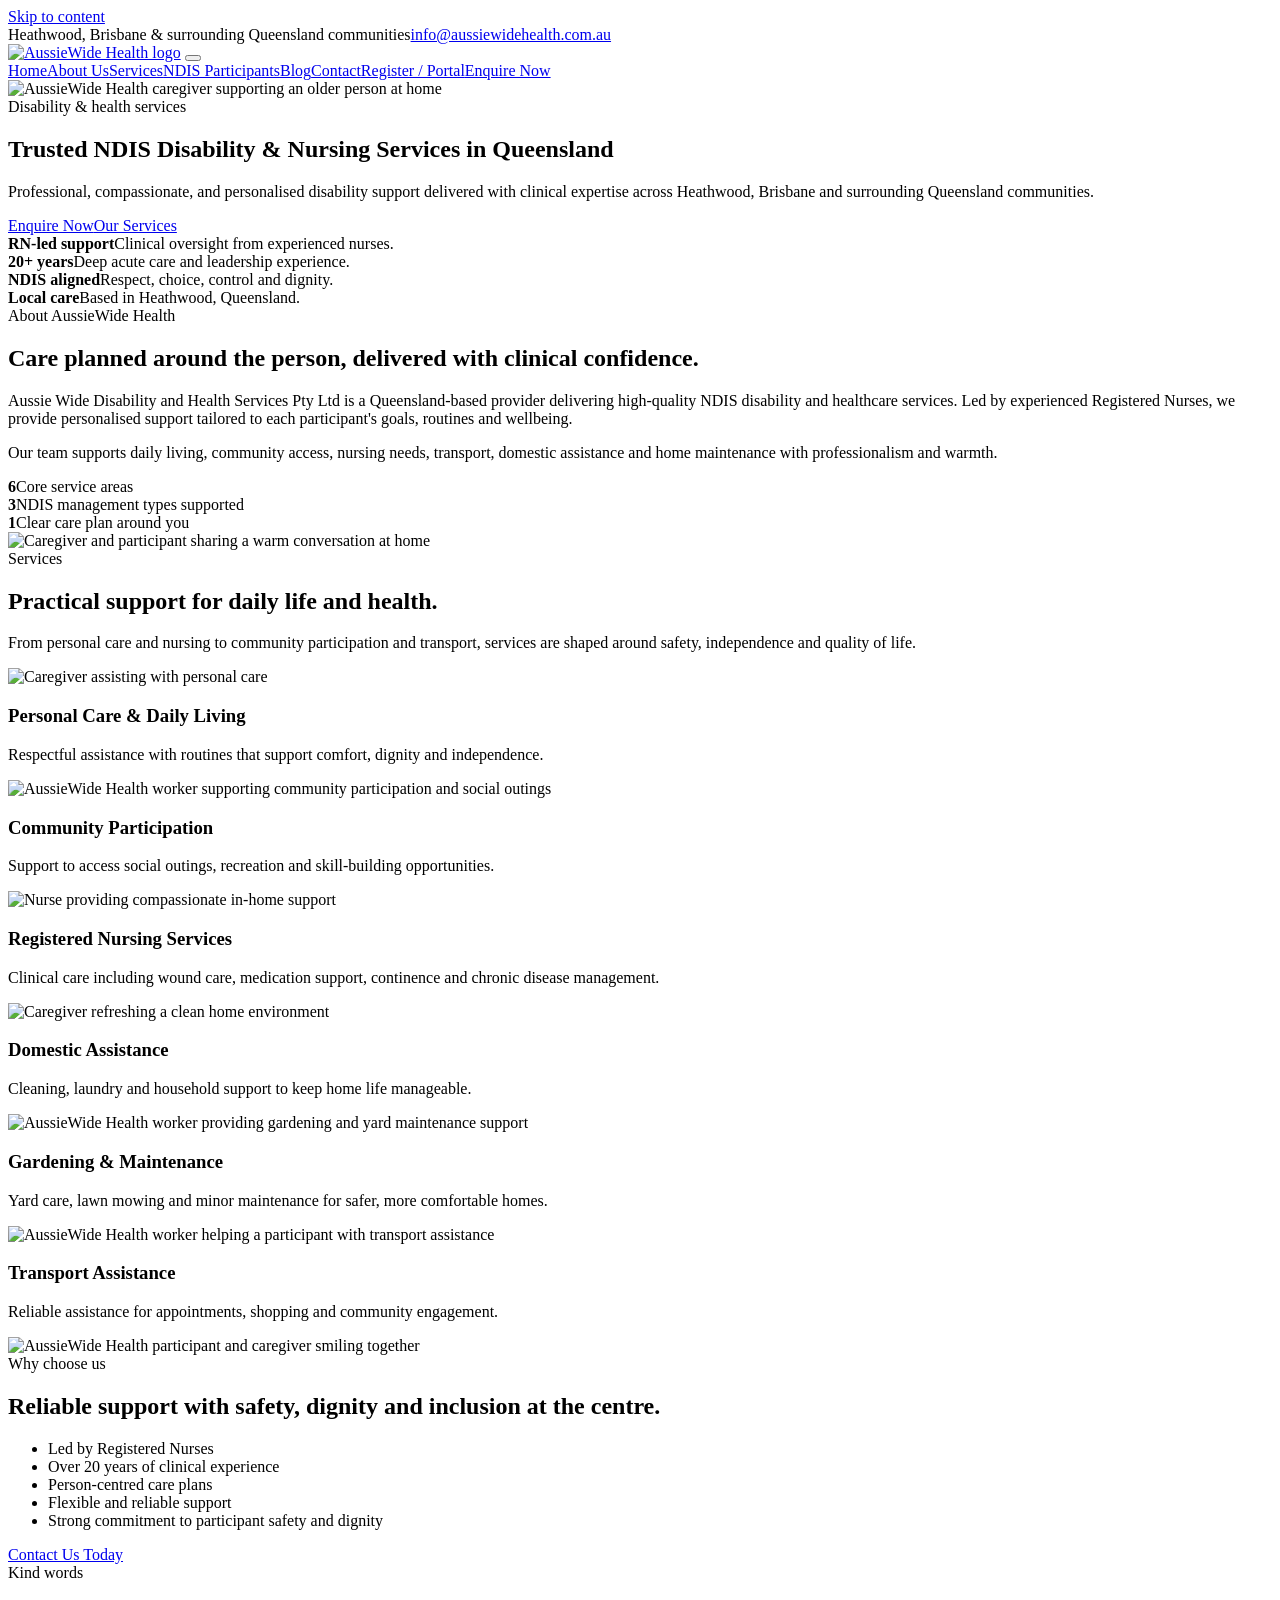
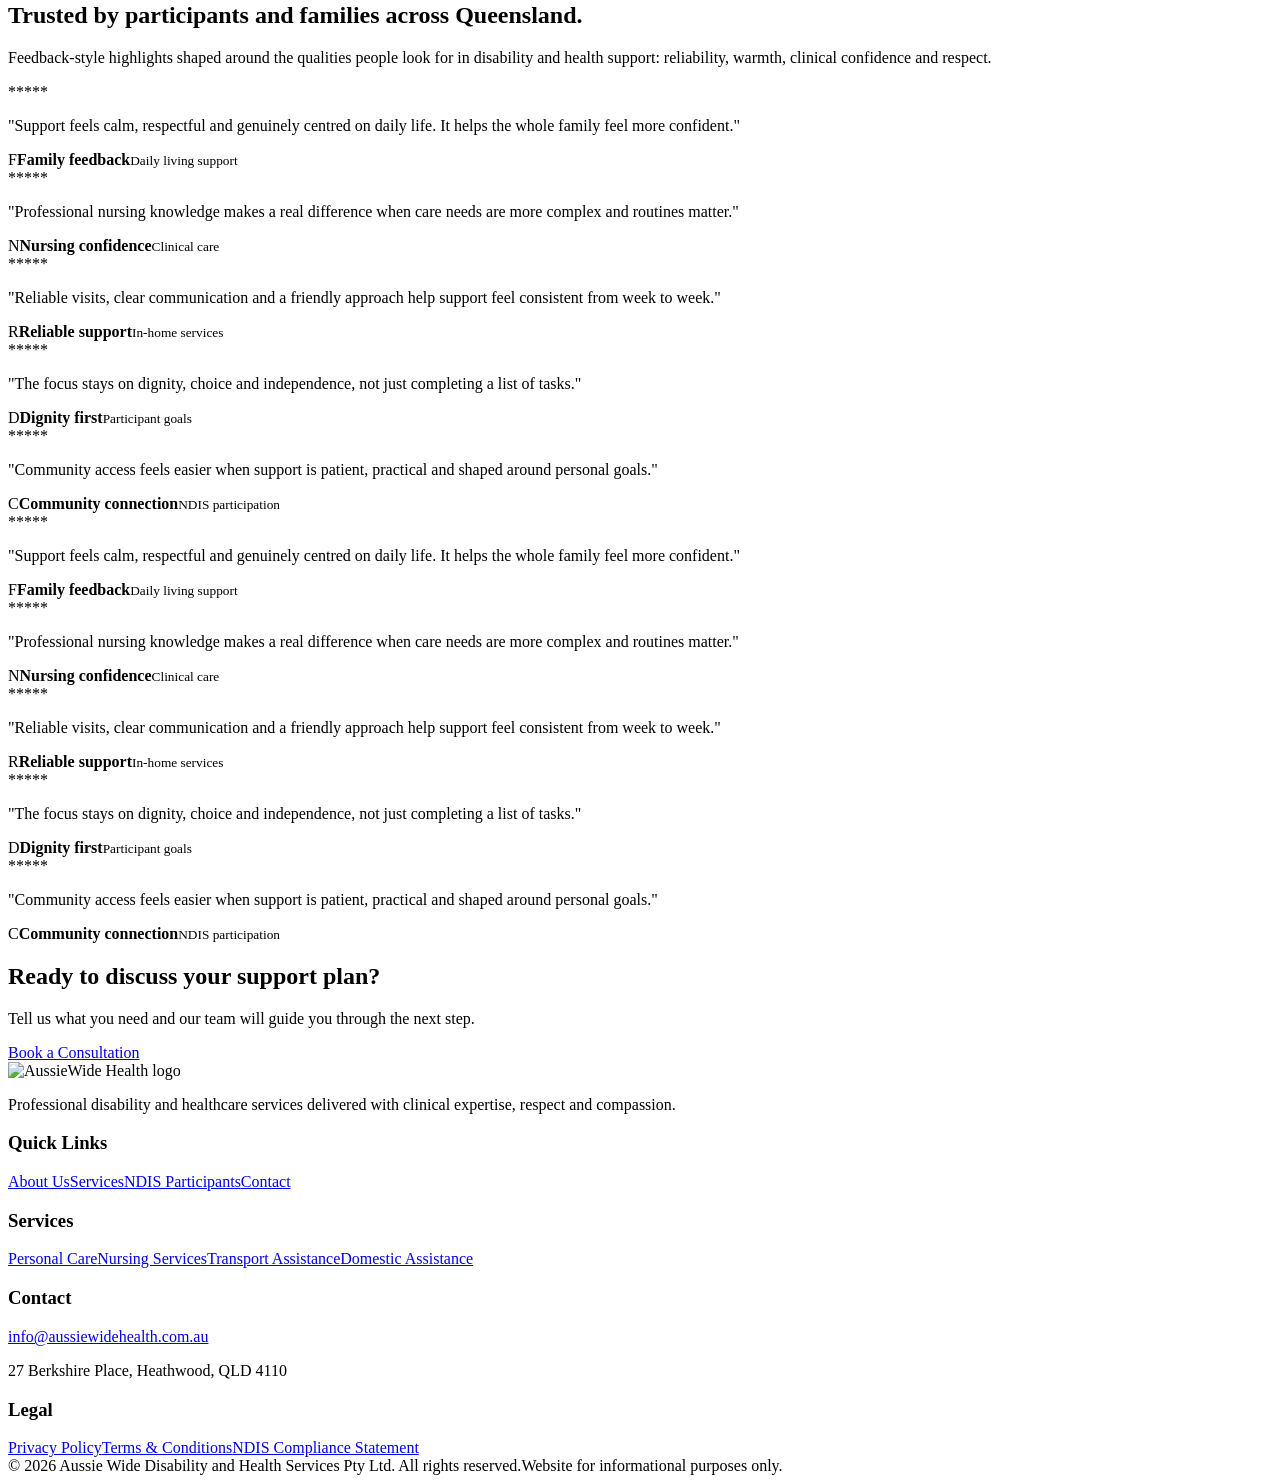
==== index.html @ b2c0defd "Add files via upload" ====
<!doctype html>
<html lang="en-AU">
<head>
  <meta charset="utf-8">
  <meta name="viewport" content="width=device-width, initial-scale=1">
  <title>NDIS Disability & Nursing Services in Queensland | AussieWide Health</title>
  <meta name="description" content="AussieWide Health provides professional NDIS disability support, nursing care, personal care and community services across Heathwood, Brisbane and Queensland.">
  <link rel="canonical" href="https://www.aussiewidehealth.com.au/">
  <link rel="stylesheet" href="assets/css/styles.css">
</head>
<body>
  <a class="skip-link" href="#main">Skip to content</a>
  <div class="topbar"><div class="container"><span>Heathwood, Brisbane & surrounding Queensland communities</span><a href="mailto:info@aussiewidehealth.com.au">info@aussiewidehealth.com.au</a></div></div>
  <header class="site-header">
    <div class="container nav-wrap">
      <a class="brand" href="index.html" aria-label="AussieWide Health home"><img src="assets/images/logo.png" alt="AussieWide Health logo"></a>
      <button class="nav-toggle" aria-label="Open navigation" aria-expanded="false"><span></span><span></span><span></span></button>
      <nav class="main-nav" aria-label="Main navigation">
        <a class="active" href="index.html">Home</a><a href="about.html">About Us</a><a href="services.html">Services</a><a href="ndis.html">NDIS Participants</a><a href="blog.html">Blog</a><a href="contact.html">Contact</a><a href="register.html">Register / Portal</a><a class="btn btn-primary" href="contact.html">Enquire Now</a>
      </nav>
    </div>
  </header>
  <main id="main">
    <section class="hero">
      <img src="assets/images/hero-care.jpg" alt="AussieWide Health caregiver supporting an older person at home">
      <div class="container hero-content">
        <span class="eyebrow">Disability & health services</span>
        <h1>Trusted NDIS Disability & Nursing Services in Queensland</h1>
        <p class="lead">Professional, compassionate, and personalised disability support delivered with clinical expertise across Heathwood, Brisbane and surrounding Queensland communities.</p>
        <div class="cta-row"><a class="btn btn-primary" href="contact.html">Enquire Now</a><a class="btn btn-outline" href="services.html">Our Services</a></div>
      </div>
    </section>
    <section class="trust-strip">
      <div class="container trust-grid">
        <div class="trust-item"><strong>RN-led support</strong><span>Clinical oversight from experienced nurses.</span></div>
        <div class="trust-item"><strong>20+ years</strong><span>Deep acute care and leadership experience.</span></div>
        <div class="trust-item"><strong>NDIS aligned</strong><span>Respect, choice, control and dignity.</span></div>
        <div class="trust-item"><strong>Local care</strong><span>Based in Heathwood, Queensland.</span></div>
      </div>
    </section>
    <section class="section alt">
      <div class="container split">
        <div>
          <span class="eyebrow">About AussieWide Health</span>
          <h2>Care planned around the person, delivered with clinical confidence.</h2>
          <p>Aussie Wide Disability and Health Services Pty Ltd is a Queensland-based provider delivering high-quality NDIS disability and healthcare services. Led by experienced Registered Nurses, we provide personalised support tailored to each participant's goals, routines and wellbeing.</p>
          <p>Our team supports daily living, community access, nursing needs, transport, domestic assistance and home maintenance with professionalism and warmth.</p>
          <div class="stat-row">
            <div class="stat"><strong>6</strong><span>Core service areas</span></div>
            <div class="stat"><strong>3</strong><span>NDIS management types supported</span></div>
            <div class="stat"><strong>1</strong><span>Clear care plan around you</span></div>
          </div>
        </div>
        <div class="image-panel"><img src="assets/images/home-care.jpg" alt="Caregiver and participant sharing a warm conversation at home"></div>
      </div>
    </section>
    <section class="section teal">
      <div class="container">
        <div class="section-head"><div><span class="eyebrow">Services</span><h2>Practical support for daily life and health.</h2></div><p>From personal care and nursing to community participation and transport, services are shaped around safety, independence and quality of life.</p></div>
        <div class="grid grid-3">
          <article class="card service-card"><img src="assets/images/personal-care.jpg" alt="Caregiver assisting with personal care"><div class="card-body"><h3>Personal Care & Daily Living</h3><p>Respectful assistance with routines that support comfort, dignity and independence.</p></div></article>
          <article class="card service-card"><img src="assets/images/community-participation.jpg" alt="AussieWide Health worker supporting community participation and social outings"><div class="card-body"><h3>Community Participation</h3><p>Support to access social outings, recreation and skill-building opportunities.</p></div></article>
          <article class="card service-card"><img src="assets/images/nursing-care.jpg" alt="Nurse providing compassionate in-home support"><div class="card-body"><h3>Registered Nursing Services</h3><p>Clinical care including wound care, medication support, continence and chronic disease management.</p></div></article>
          <article class="card service-card"><img src="assets/images/domestic-assistance.jpg" alt="Caregiver refreshing a clean home environment"><div class="card-body"><h3>Domestic Assistance</h3><p>Cleaning, laundry and household support to keep home life manageable.</p></div></article>
          <article class="card service-card"><img src="assets/images/gardening-maintenance.jpg" alt="AussieWide Health worker providing gardening and yard maintenance support"><div class="card-body"><h3>Gardening & Maintenance</h3><p>Yard care, lawn mowing and minor maintenance for safer, more comfortable homes.</p></div></article>
          <article class="card service-card"><img src="assets/images/transport-assistance.jpg" alt="AussieWide Health worker helping a participant with transport assistance"><div class="card-body"><h3>Transport Assistance</h3><p>Reliable assistance for appointments, shopping and community engagement.</p></div></article>
        </div>
      </div>
    </section>
    <section class="section alt">
      <div class="container split">
        <div class="image-panel"><img src="assets/images/ndis-support.jpg" alt="AussieWide Health participant and caregiver smiling together"></div>
        <div>
          <span class="eyebrow">Why choose us</span>
          <h2>Reliable support with safety, dignity and inclusion at the centre.</h2>
          <ul class="check-list">
            <li>Led by Registered Nurses</li><li>Over 20 years of clinical experience</li><li>Person-centred care plans</li><li>Flexible and reliable support</li><li>Strong commitment to participant safety and dignity</li>
          </ul>
          <div class="cta-row"><a class="btn btn-primary" href="contact.html">Contact Us Today</a></div>
        </div>
      </div>
    </section>
    <section class="testimonials" aria-labelledby="feedback-title">
      <div class="container testimonial-head">
        <span class="eyebrow">Kind words</span>
        <h2 id="feedback-title">Trusted by participants and families across Queensland.</h2>
        <p>Feedback-style highlights shaped around the qualities people look for in disability and health support: reliability, warmth, clinical confidence and respect.</p>
      </div>
      <div class="testimonial-rail" aria-label="AussieWide Health feedback highlights">
        <div class="testimonial-track">
          <div class="testimonial-set">
            <article class="testimonial-card">
              <div class="stars" aria-label="Five star feedback">*****</div>
              <p>"Support feels calm, respectful and genuinely centred on daily life. It helps the whole family feel more confident."</p>
              <div class="testimonial-person"><span>F</span><strong>Family feedback</strong><small>Daily living support</small></div>
            </article>
            <article class="testimonial-card">
              <div class="stars" aria-label="Five star feedback">*****</div>
              <p>"Professional nursing knowledge makes a real difference when care needs are more complex and routines matter."</p>
              <div class="testimonial-person"><span>N</span><strong>Nursing confidence</strong><small>Clinical care</small></div>
            </article>
            <article class="testimonial-card">
              <div class="stars" aria-label="Five star feedback">*****</div>
              <p>"Reliable visits, clear communication and a friendly approach help support feel consistent from week to week."</p>
              <div class="testimonial-person"><span>R</span><strong>Reliable support</strong><small>In-home services</small></div>
            </article>
            <article class="testimonial-card">
              <div class="stars" aria-label="Five star feedback">*****</div>
              <p>"The focus stays on dignity, choice and independence, not just completing a list of tasks."</p>
              <div class="testimonial-person"><span>D</span><strong>Dignity first</strong><small>Participant goals</small></div>
            </article>
            <article class="testimonial-card">
              <div class="stars" aria-label="Five star feedback">*****</div>
              <p>"Community access feels easier when support is patient, practical and shaped around personal goals."</p>
              <div class="testimonial-person"><span>C</span><strong>Community connection</strong><small>NDIS participation</small></div>
            </article>
          </div>
          <div class="testimonial-set" aria-hidden="true">
            <article class="testimonial-card">
              <div class="stars">*****</div>
              <p>"Support feels calm, respectful and genuinely centred on daily life. It helps the whole family feel more confident."</p>
              <div class="testimonial-person"><span>F</span><strong>Family feedback</strong><small>Daily living support</small></div>
            </article>
            <article class="testimonial-card">
              <div class="stars">*****</div>
              <p>"Professional nursing knowledge makes a real difference when care needs are more complex and routines matter."</p>
              <div class="testimonial-person"><span>N</span><strong>Nursing confidence</strong><small>Clinical care</small></div>
            </article>
            <article class="testimonial-card">
              <div class="stars">*****</div>
              <p>"Reliable visits, clear communication and a friendly approach help support feel consistent from week to week."</p>
              <div class="testimonial-person"><span>R</span><strong>Reliable support</strong><small>In-home services</small></div>
            </article>
            <article class="testimonial-card">
              <div class="stars">*****</div>
              <p>"The focus stays on dignity, choice and independence, not just completing a list of tasks."</p>
              <div class="testimonial-person"><span>D</span><strong>Dignity first</strong><small>Participant goals</small></div>
            </article>
            <article class="testimonial-card">
              <div class="stars">*****</div>
              <p>"Community access feels easier when support is patient, practical and shaped around personal goals."</p>
              <div class="testimonial-person"><span>C</span><strong>Community connection</strong><small>NDIS participation</small></div>
            </article>
          </div>
        </div>
      </div>
    </section>
    <section class="cta-band"><div class="container"><div><h2>Ready to discuss your support plan?</h2><p>Tell us what you need and our team will guide you through the next step.</p></div><a class="btn btn-light" href="contact.html">Book a Consultation</a></div></section>
  </main>
  <footer class="site-footer">
    <div class="container footer-grid">
      <div><img src="assets/images/logo.png" alt="AussieWide Health logo"><p>Professional disability and healthcare services delivered with clinical expertise, respect and compassion.</p></div>
      <div><h3>Quick Links</h3><a href="about.html">About Us</a><a href="services.html">Services</a><a href="ndis.html">NDIS Participants</a><a href="contact.html">Contact</a></div>
      <div><h3>Services</h3><a href="services.html#personal-care">Personal Care</a><a href="services.html#nursing">Nursing Services</a><a href="services.html#transport">Transport Assistance</a><a href="services.html#domestic">Domestic Assistance</a></div>
      <div><h3>Contact</h3><a href="mailto:info@aussiewidehealth.com.au">info@aussiewidehealth.com.au</a><p>27 Berkshire Place, Heathwood, QLD 4110</p><div class="footer-legal"><h3>Legal</h3><a href="privacy.html">Privacy Policy</a><a href="terms.html">Terms & Conditions</a><a href="ndis-compliance.html">NDIS Compliance Statement</a></div></div>
    </div>
    <div class="container footer-bottom"><span>&copy; 2026 Aussie Wide Disability and Health Services Pty Ltd. All rights reserved.</span><span>Website for informational purposes only.</span></div>
  </footer>
  <script src="assets/js/main.js"></script>
</body>
</html>
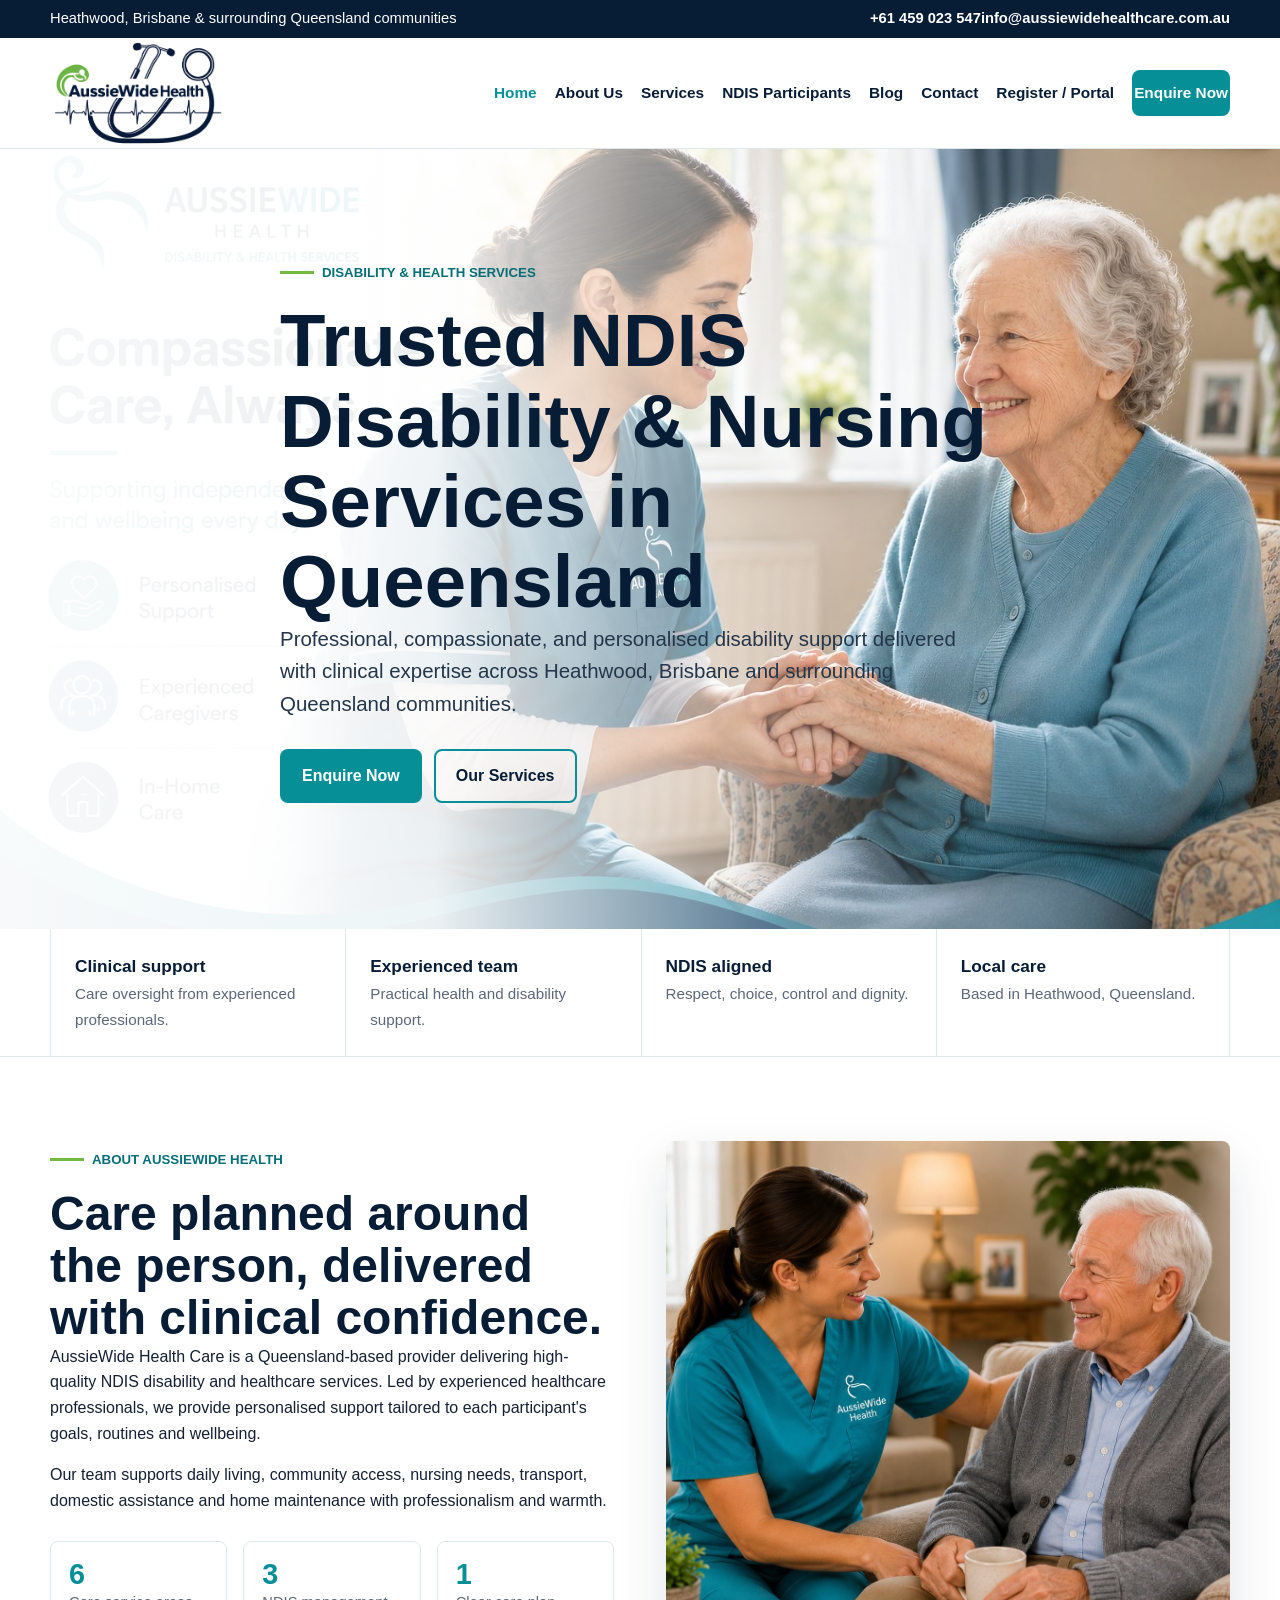
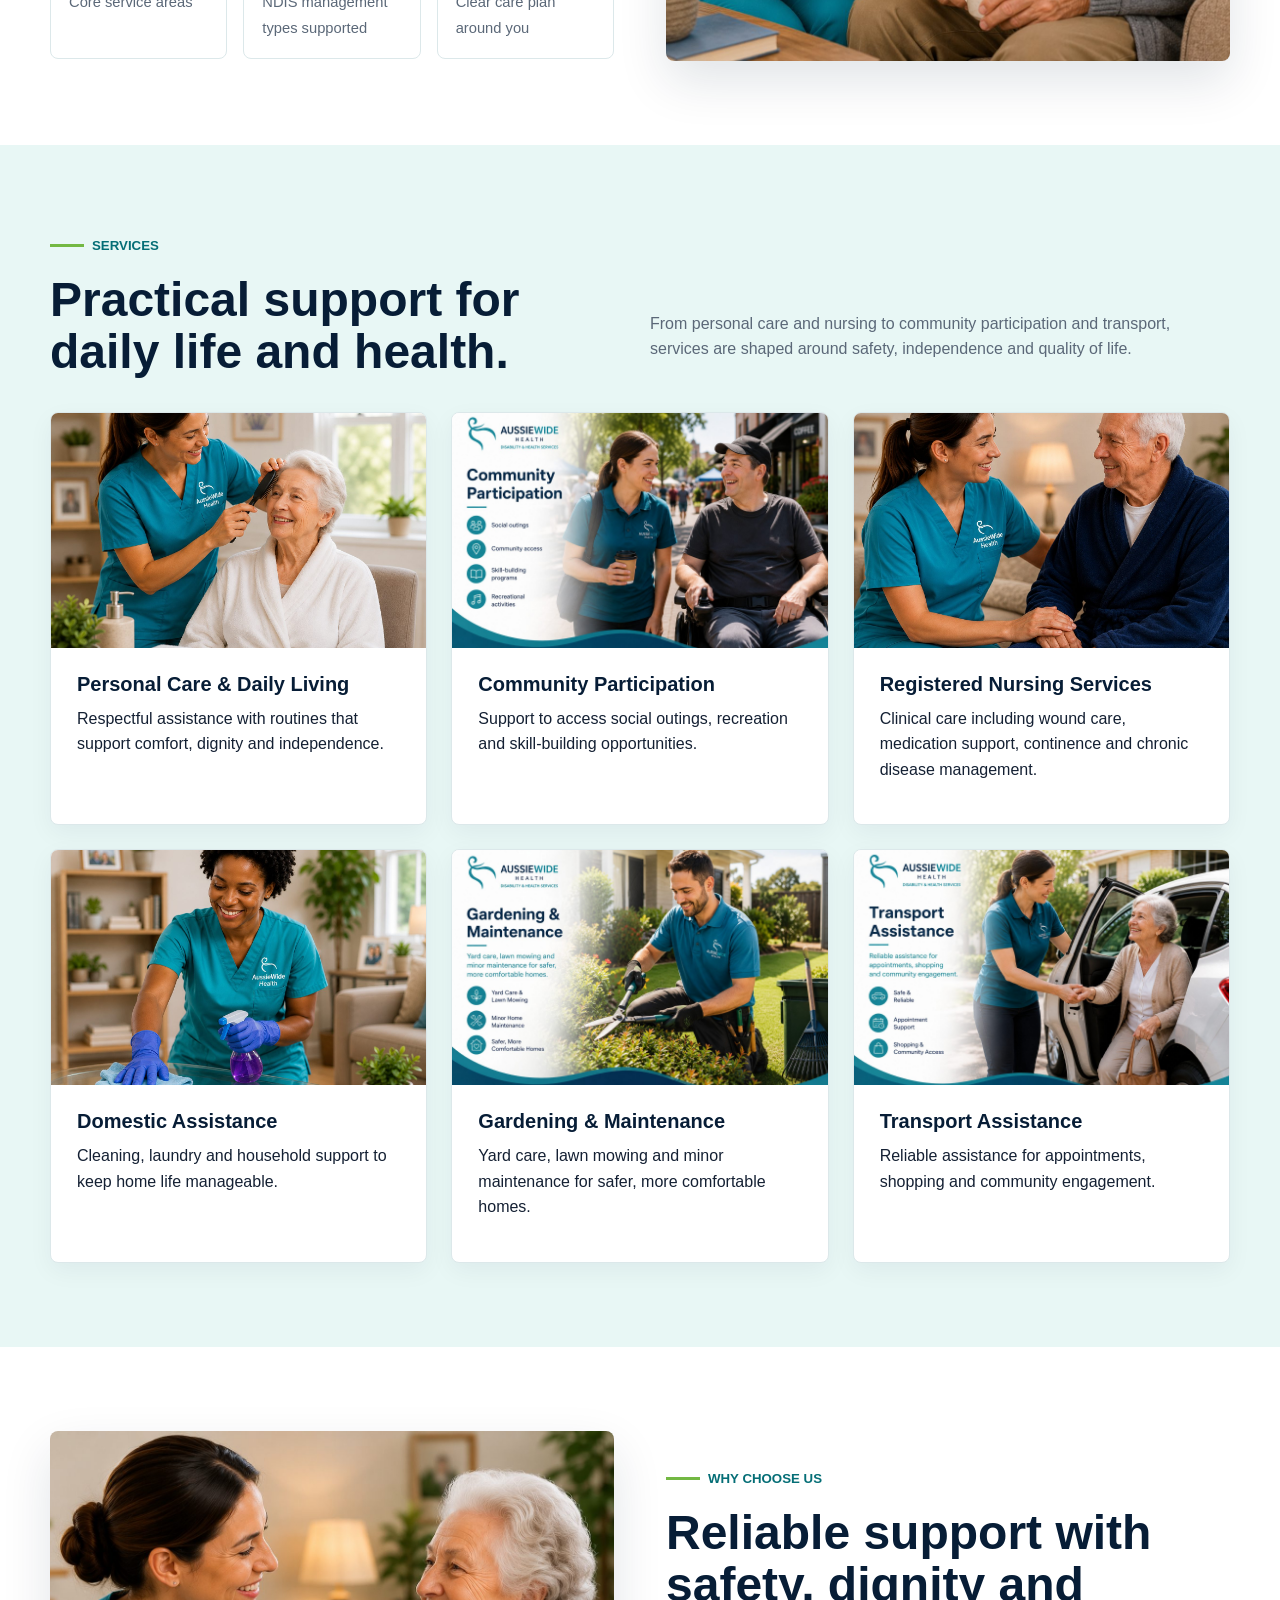
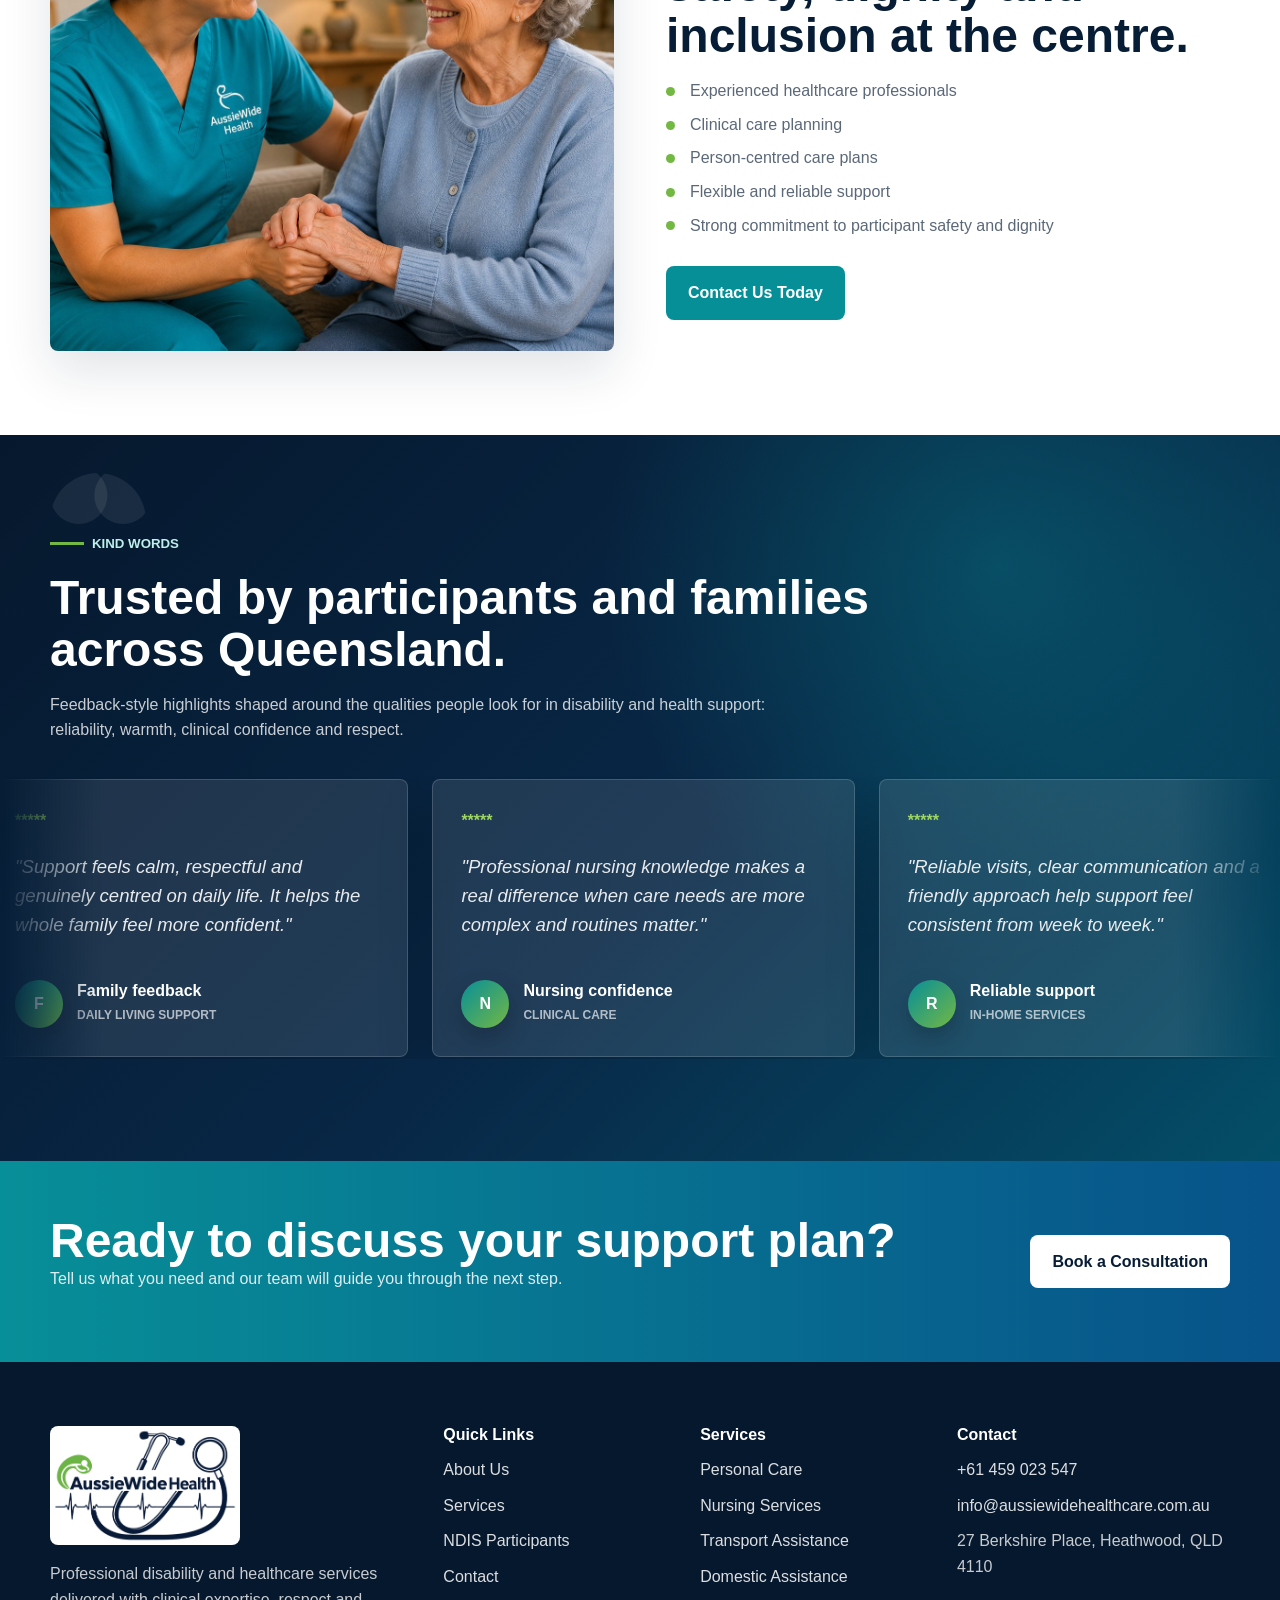
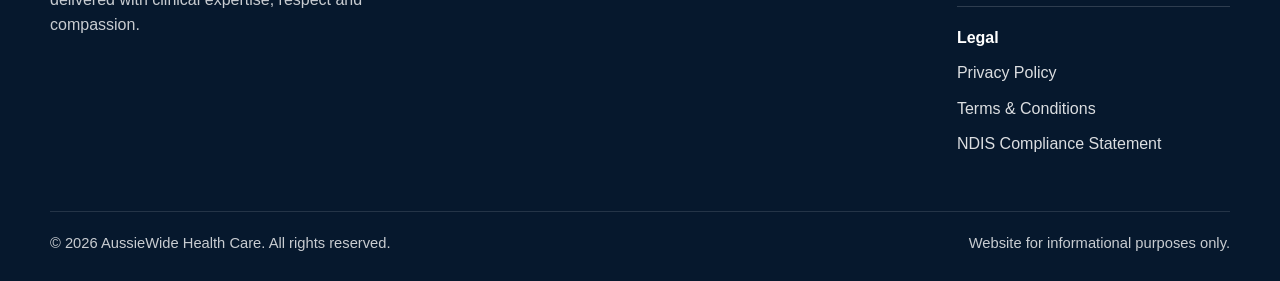
==== commit b6aee09e: "Add files via upload" ====
--- a/index.html
+++ b/index.html
@@ -1,4 +1,4 @@
-<!doctype html>
+﻿<!doctype html>
 <html lang="en-AU">
 <head>
   <meta charset="utf-8">
@@ -10,7 +10,7 @@
 </head>
 <body>
   <a class="skip-link" href="#main">Skip to content</a>
-  <div class="topbar"><div class="container"><span>Heathwood, Brisbane & surrounding Queensland communities</span><a href="mailto:info@aussiewidehealth.com.au">info@aussiewidehealth.com.au</a></div></div>
+  <div class="topbar"><div class="container"><span>Heathwood, Brisbane & surrounding Queensland communities</span><div class="topbar-contact"><a href="tel:+61459023547">+61 459 023 547</a><a href="mailto:info@aussiewidehealthcare.com.au">info@aussiewidehealthcare.com.au</a></div></div></div>
   <header class="site-header">
     <div class="container nav-wrap">
       <a class="brand" href="index.html" aria-label="AussieWide Health home"><img src="assets/images/logo.png" alt="AussieWide Health logo"></a>
@@ -32,8 +32,8 @@
     </section>
     <section class="trust-strip">
       <div class="container trust-grid">
-        <div class="trust-item"><strong>RN-led support</strong><span>Clinical oversight from experienced nurses.</span></div>
-        <div class="trust-item"><strong>20+ years</strong><span>Deep acute care and leadership experience.</span></div>
+        <div class="trust-item"><strong>Clinical support</strong><span>Care oversight from experienced professionals.</span></div>
+        <div class="trust-item"><strong>Experienced team</strong><span>Practical health and disability support.</span></div>
         <div class="trust-item"><strong>NDIS aligned</strong><span>Respect, choice, control and dignity.</span></div>
         <div class="trust-item"><strong>Local care</strong><span>Based in Heathwood, Queensland.</span></div>
       </div>
@@ -43,7 +43,7 @@
         <div>
           <span class="eyebrow">About AussieWide Health</span>
           <h2>Care planned around the person, delivered with clinical confidence.</h2>
-          <p>Aussie Wide Disability and Health Services Pty Ltd is a Queensland-based provider delivering high-quality NDIS disability and healthcare services. Led by experienced Registered Nurses, we provide personalised support tailored to each participant's goals, routines and wellbeing.</p>
+          <p>AussieWide Health Care is a Queensland-based provider delivering high-quality NDIS disability and healthcare services. Led by experienced healthcare professionals, we provide personalised support tailored to each participant's goals, routines and wellbeing.</p>
           <p>Our team supports daily living, community access, nursing needs, transport, domestic assistance and home maintenance with professionalism and warmth.</p>
           <div class="stat-row">
             <div class="stat"><strong>6</strong><span>Core service areas</span></div>
@@ -74,7 +74,7 @@
           <span class="eyebrow">Why choose us</span>
           <h2>Reliable support with safety, dignity and inclusion at the centre.</h2>
           <ul class="check-list">
-            <li>Led by Registered Nurses</li><li>Over 20 years of clinical experience</li><li>Person-centred care plans</li><li>Flexible and reliable support</li><li>Strong commitment to participant safety and dignity</li>
+            <li>Experienced healthcare professionals</li><li>Clinical care planning</li><li>Person-centred care plans</li><li>Flexible and reliable support</li><li>Strong commitment to participant safety and dignity</li>
           </ul>
           <div class="cta-row"><a class="btn btn-primary" href="contact.html">Contact Us Today</a></div>
         </div>
@@ -152,9 +152,9 @@
       <div><img src="assets/images/logo.png" alt="AussieWide Health logo"><p>Professional disability and healthcare services delivered with clinical expertise, respect and compassion.</p></div>
       <div><h3>Quick Links</h3><a href="about.html">About Us</a><a href="services.html">Services</a><a href="ndis.html">NDIS Participants</a><a href="contact.html">Contact</a></div>
       <div><h3>Services</h3><a href="services.html#personal-care">Personal Care</a><a href="services.html#nursing">Nursing Services</a><a href="services.html#transport">Transport Assistance</a><a href="services.html#domestic">Domestic Assistance</a></div>
-      <div><h3>Contact</h3><a href="mailto:info@aussiewidehealth.com.au">info@aussiewidehealth.com.au</a><p>27 Berkshire Place, Heathwood, QLD 4110</p><div class="footer-legal"><h3>Legal</h3><a href="privacy.html">Privacy Policy</a><a href="terms.html">Terms & Conditions</a><a href="ndis-compliance.html">NDIS Compliance Statement</a></div></div>
+      <div><h3>Contact</h3><a href="tel:+61459023547">+61 459 023 547</a><a href="mailto:info@aussiewidehealthcare.com.au">info@aussiewidehealthcare.com.au</a><p>27 Berkshire Place, Heathwood, QLD 4110</p><div class="footer-legal"><h3>Legal</h3><a href="privacy.html">Privacy Policy</a><a href="terms.html">Terms & Conditions</a><a href="ndis-compliance.html">NDIS Compliance Statement</a></div></div>
     </div>
-    <div class="container footer-bottom"><span>&copy; 2026 Aussie Wide Disability and Health Services Pty Ltd. All rights reserved.</span><span>Website for informational purposes only.</span></div>
+    <div class="container footer-bottom"><span>&copy; 2026 AussieWide Health Care. All rights reserved.</span><span>Website for informational purposes only.</span></div>
   </footer>
   <script src="assets/js/main.js"></script>
 </body>
--- a/assets/css/styles.css
+++ b/assets/css/styles.css
@@ -0,0 +1,596 @@
+:root {
+  --navy: #071d36;
+  --blue: #07538a;
+  --teal: #078f98;
+  --teal-dark: #056e76;
+  --green: #73b843;
+  --mint: #e8f7f5;
+  --cream: #fbfaf6;
+  --paper: #ffffff;
+  --ink: #142033;
+  --muted: #5b6878;
+  --line: #dce8ea;
+  --shadow: 0 20px 50px rgba(7, 29, 54, .12);
+  --radius: 8px;
+  --max: 1180px;
+}
+
+* { box-sizing: border-box; }
+html { scroll-behavior: smooth; }
+body {
+  margin: 0;
+  font-family: Arial, Helvetica, sans-serif;
+  color: var(--ink);
+  background: var(--cream);
+  line-height: 1.6;
+}
+
+img { max-width: 100%; display: block; }
+a { color: inherit; text-decoration: none; }
+p { margin: 0 0 1rem; }
+h1, h2, h3 { margin: 0; color: var(--navy); line-height: 1.08; letter-spacing: 0; }
+h1 { font-size: 4.65rem; max-width: 900px; }
+h2 { font-size: 3rem; }
+h3 { font-size: 1.25rem; }
+
+.container { width: min(var(--max), calc(100% - 40px)); margin: 0 auto; }
+.skip-link { position: absolute; left: -999px; top: 12px; z-index: 20; background: var(--navy); color: #fff; padding: 10px 14px; }
+.skip-link:focus { left: 12px; }
+
+.topbar {
+  background: var(--navy);
+  color: #fff;
+  font-size: .92rem;
+}
+.topbar .container {
+  display: flex;
+  gap: 18px;
+  align-items: center;
+  justify-content: space-between;
+  min-height: 38px;
+}
+.topbar a { color: #fff; font-weight: 700; }
+
+.site-header {
+  position: sticky;
+  top: 0;
+  z-index: 10;
+  background: rgba(255,255,255,.96);
+  border-bottom: 1px solid var(--line);
+  backdrop-filter: blur(12px);
+}
+.nav-wrap {
+  min-height: 82px;
+  display: flex;
+  align-items: center;
+  justify-content: space-between;
+  gap: 18px;
+}
+.brand {
+  display: flex;
+  align-items: center;
+  gap: 12px;
+  min-width: 210px;
+}
+.brand img { width: 176px; height: auto; }
+.nav-toggle {
+  display: none;
+  width: 44px;
+  height: 44px;
+  border: 1px solid var(--line);
+  background: #fff;
+  border-radius: var(--radius);
+}
+.nav-toggle span {
+  display: block;
+  width: 22px;
+  height: 2px;
+  margin: 5px auto;
+  background: var(--navy);
+}
+.main-nav {
+  display: flex;
+  align-items: center;
+  gap: 18px;
+  color: var(--navy);
+  font-weight: 700;
+  font-size: .96rem;
+}
+.main-nav a { padding: 8px 0; }
+.main-nav a:hover, .main-nav a.active { color: var(--teal); }
+
+.btn {
+  display: inline-flex;
+  align-items: center;
+  justify-content: center;
+  min-height: 46px;
+  padding: 12px 20px;
+  border-radius: var(--radius);
+  font-weight: 800;
+  border: 2px solid transparent;
+  cursor: pointer;
+  transition: transform .18s ease, box-shadow .18s ease, background .18s ease;
+}
+.btn:hover { transform: translateY(-1px); box-shadow: 0 12px 25px rgba(7,29,54,.14); }
+.btn-primary { background: var(--teal); color: #fff; }
+.btn-secondary { background: var(--navy); color: #fff; }
+.btn-outline { background: transparent; color: var(--navy); border-color: var(--teal); }
+.btn-light { background: #fff; color: var(--navy); }
+.cta-row { display: flex; gap: 12px; flex-wrap: wrap; align-items: center; margin-top: 28px; }
+
+.hero {
+  position: relative;
+  min-height: min(780px, calc(100vh - 90px));
+  display: grid;
+  align-items: center;
+  overflow: hidden;
+  background: var(--navy);
+}
+.hero::before {
+  content: "";
+  position: absolute;
+  inset: 0;
+  background: linear-gradient(90deg, rgba(255,255,255,.97) 0%, rgba(255,255,255,.92) 34%, rgba(255,255,255,.18) 67%, rgba(255,255,255,0) 100%);
+  z-index: 1;
+}
+.hero img {
+  position: absolute;
+  inset: 0;
+  width: 100%;
+  height: 100%;
+  object-fit: cover;
+  object-position: center right;
+}
+.hero-content {
+  position: relative;
+  z-index: 2;
+  max-width: 720px;
+  padding: 76px 0 96px;
+}
+.eyebrow {
+  display: inline-flex;
+  align-items: center;
+  gap: 8px;
+  color: var(--teal-dark);
+  font-weight: 900;
+  text-transform: uppercase;
+  letter-spacing: 0;
+  font-size: .83rem;
+  margin-bottom: 18px;
+}
+.eyebrow::before {
+  content: "";
+  width: 34px;
+  height: 3px;
+  background: var(--green);
+}
+.hero p.lead, .lead {
+  font-size: 1.28rem;
+  color: #24364a;
+  max-width: 680px;
+}
+
+.trust-strip {
+  background: #fff;
+  border-bottom: 1px solid var(--line);
+}
+.trust-grid {
+  display: grid;
+  grid-template-columns: repeat(4, 1fr);
+  gap: 1px;
+}
+.trust-item {
+  padding: 24px;
+  border-left: 1px solid var(--line);
+}
+.trust-item:last-child { border-right: 1px solid var(--line); }
+.trust-item strong { display: block; color: var(--navy); font-size: 1.08rem; }
+.trust-item span { color: var(--muted); font-size: .95rem; }
+
+.section { padding: 84px 0; }
+.section.alt { background: #fff; }
+.section.teal { background: var(--mint); }
+.section.dark { background: var(--navy); color: #fff; }
+.section.dark h2, .section.dark h3 { color: #fff; }
+.section.dark p { color: rgba(255,255,255,.82); }
+
+.section-head {
+  display: flex;
+  justify-content: space-between;
+  gap: 28px;
+  align-items: end;
+  margin-bottom: 34px;
+}
+.section-head p { max-width: 580px; color: var(--muted); }
+
+.grid { display: grid; gap: 24px; }
+.grid-2 { grid-template-columns: repeat(2, 1fr); }
+.grid-3 { grid-template-columns: repeat(3, 1fr); }
+.grid-4 { grid-template-columns: repeat(4, 1fr); }
+
+.card {
+  background: #fff;
+  border: 1px solid var(--line);
+  border-radius: var(--radius);
+  box-shadow: 0 8px 25px rgba(7,29,54,.05);
+  overflow: hidden;
+}
+.card-body { padding: 26px; }
+.card img { width: 100%; height: 235px; object-fit: cover; }
+.service-card h3 { margin-bottom: 10px; }
+.service-card ul, .check-list {
+  padding: 0;
+  margin: 16px 0 0;
+  list-style: none;
+}
+.service-card li, .check-list li {
+  position: relative;
+  padding-left: 24px;
+  margin: 8px 0;
+  color: var(--muted);
+}
+.service-card li::before, .check-list li::before {
+  content: "";
+  position: absolute;
+  left: 0;
+  top: .55em;
+  width: 9px;
+  height: 9px;
+  border-radius: 50%;
+  background: var(--green);
+}
+
+.split {
+  display: grid;
+  grid-template-columns: 1fr 1fr;
+  gap: 52px;
+  align-items: center;
+}
+.image-panel {
+  border-radius: var(--radius);
+  overflow: hidden;
+  box-shadow: var(--shadow);
+}
+.image-panel img { width: 100%; height: 520px; object-fit: cover; }
+.stat-row {
+  display: grid;
+  grid-template-columns: repeat(3, 1fr);
+  gap: 16px;
+  margin-top: 28px;
+}
+.stat {
+  background: #fff;
+  border: 1px solid var(--line);
+  border-radius: var(--radius);
+  padding: 18px;
+}
+.stat strong { display: block; font-size: 1.8rem; color: var(--teal); line-height: 1; }
+.stat span { color: var(--muted); font-size: .92rem; }
+
+.page-hero {
+  background: linear-gradient(90deg, rgba(7,29,54,.94), rgba(7,83,138,.88)), var(--navy);
+  color: #fff;
+  padding: 96px 0;
+  position: relative;
+  overflow: hidden;
+}
+.page-hero h1 { color: #fff; }
+.page-hero p { color: rgba(255,255,255,.86); max-width: 760px; font-size: 1.2rem; }
+.breadcrumbs { color: rgba(255,255,255,.74); font-weight: 700; margin-bottom: 16px; }
+
+.steps { counter-reset: steps; }
+.step {
+  position: relative;
+  padding: 28px 28px 28px 84px;
+}
+.step::before {
+  counter-increment: steps;
+  content: counter(steps);
+  position: absolute;
+  left: 26px;
+  top: 28px;
+  width: 38px;
+  height: 38px;
+  display: grid;
+  place-items: center;
+  background: var(--teal);
+  color: #fff;
+  border-radius: 50%;
+  font-weight: 900;
+}
+
+.leader {
+  padding: 28px;
+}
+.leader .role { color: var(--teal-dark); font-weight: 900; margin: 8px 0 12px; }
+
+.contact-layout {
+  display: grid;
+  grid-template-columns: .95fr 1.05fr;
+  gap: 34px;
+  align-items: start;
+}
+.contact-box {
+  background: var(--navy);
+  color: #fff;
+  padding: 34px;
+  border-radius: var(--radius);
+}
+.contact-box h2, .contact-box h3 { color: #fff; }
+.contact-box a { color: #fff; font-weight: 800; }
+.form-grid {
+  display: grid;
+  grid-template-columns: repeat(2, 1fr);
+  gap: 16px;
+}
+.form-field { display: flex; flex-direction: column; gap: 7px; }
+.form-field.full { grid-column: 1 / -1; }
+label { color: var(--navy); font-weight: 800; }
+input, select, textarea {
+  width: 100%;
+  border: 1px solid #c9d8dc;
+  border-radius: var(--radius);
+  padding: 13px 14px;
+  font: inherit;
+  background: #fff;
+  color: var(--ink);
+}
+textarea { min-height: 140px; resize: vertical; }
+.form-note { color: var(--muted); font-size: .92rem; margin-top: 12px; }
+.map iframe {
+  width: 100%;
+  height: 360px;
+  border: 0;
+  border-radius: var(--radius);
+  filter: saturate(.95);
+}
+
+.blog-card .meta { color: var(--teal-dark); font-weight: 900; font-size: .9rem; margin-bottom: 8px; }
+.legal-content {
+  background: #fff;
+  border: 1px solid var(--line);
+  border-radius: var(--radius);
+  padding: clamp(26px, 5vw, 52px);
+}
+.legal-content h2 { font-size: 1.7rem; margin-top: 30px; }
+.legal-content h2:first-child { margin-top: 0; }
+
+.testimonials {
+  position: relative;
+  overflow: hidden;
+  padding: 92px 0 102px;
+  background:
+    radial-gradient(circle at 78% 18%, rgba(7,143,152,.36), transparent 34%),
+    linear-gradient(135deg, #06182d 0%, #082746 54%, #044e68 100%);
+  color: #fff;
+}
+.testimonials::before {
+  content: "";
+  position: absolute;
+  top: 38px;
+  left: max(22px, calc((100vw - var(--max)) / 2));
+  width: 96px;
+  height: 64px;
+  border-radius: 48px 48px 8px 8px;
+  background:
+    radial-gradient(circle at 30% 35%, rgba(255,255,255,.08) 0 28px, transparent 29px),
+    radial-gradient(circle at 76% 35%, rgba(255,255,255,.08) 0 28px, transparent 29px);
+}
+.testimonial-head {
+  position: relative;
+  z-index: 1;
+  margin-bottom: 34px;
+}
+.testimonial-head .eyebrow { color: #bdf0ea; }
+.testimonial-head h2 {
+  color: #fff;
+  max-width: 860px;
+}
+.testimonial-head p {
+  color: rgba(255,255,255,.78);
+  max-width: 720px;
+  margin-top: 16px;
+}
+.testimonial-rail {
+  position: relative;
+  z-index: 1;
+  overflow: hidden;
+  padding: 2px 0;
+  mask-image: linear-gradient(90deg, transparent, #000 8%, #000 92%, transparent);
+}
+.testimonial-track {
+  display: flex;
+  gap: 24px;
+  width: max-content;
+  animation: testimonial-scroll 42s linear infinite;
+}
+.testimonial-rail:hover .testimonial-track { animation-play-state: paused; }
+.testimonial-set {
+  display: flex;
+  gap: 24px;
+}
+.testimonial-card {
+  flex: 0 0 clamp(320px, 33vw, 470px);
+  min-height: 248px;
+  display: flex;
+  flex-direction: column;
+  justify-content: space-between;
+  padding: 28px;
+  border: 1px solid rgba(255,255,255,.16);
+  border-radius: var(--radius);
+  background: rgba(255,255,255,.10);
+  box-shadow: 0 24px 55px rgba(0,0,0,.18);
+  backdrop-filter: blur(10px);
+}
+.stars {
+  color: #9fd765;
+  font-weight: 900;
+  letter-spacing: 0;
+  margin-bottom: 20px;
+}
+.testimonial-card p {
+  color: rgba(255,255,255,.9);
+  font-size: 1.16rem;
+  font-style: italic;
+  line-height: 1.55;
+}
+.testimonial-person {
+  display: grid;
+  grid-template-columns: 48px 1fr;
+  column-gap: 14px;
+  align-items: center;
+  margin-top: 24px;
+}
+.testimonial-person span {
+  grid-row: span 2;
+  width: 48px;
+  height: 48px;
+  display: grid;
+  place-items: center;
+  border-radius: 50%;
+  background: linear-gradient(135deg, var(--teal), var(--green));
+  color: #fff;
+  font-weight: 900;
+  box-shadow: 0 10px 24px rgba(0,0,0,.22);
+}
+.testimonial-person strong { color: #fff; line-height: 1.1; }
+.testimonial-person small {
+  color: rgba(255,255,255,.66);
+  font-weight: 800;
+  text-transform: uppercase;
+  font-size: .75rem;
+}
+
+@keyframes testimonial-scroll {
+  from { transform: translateX(0); }
+  to { transform: translateX(calc(-50% - 12px)); }
+}
+
+.cta-band {
+  background: linear-gradient(90deg, var(--teal), var(--blue));
+  color: #fff;
+  padding: 54px 0;
+}
+.cta-band .container {
+  display: flex;
+  align-items: center;
+  justify-content: space-between;
+  gap: 28px;
+}
+.cta-band h2 { color: #fff; }
+.cta-band p { color: rgba(255,255,255,.86); max-width: 700px; }
+
+.site-footer {
+  background: #06182d;
+  color: rgba(255,255,255,.78);
+  padding: 64px 0 26px;
+}
+.footer-grid {
+  display: grid;
+  grid-template-columns: 1.25fr .75fr .75fr 1fr;
+  gap: 52px;
+  align-items: start;
+}
+.site-footer h3 { color: #fff; font-size: 1rem; margin: 0 0 14px; }
+.site-footer img { width: 190px; background: #fff; border-radius: var(--radius); margin-bottom: 16px; }
+.site-footer p { margin-bottom: 18px; }
+.site-footer a { color: rgba(255,255,255,.86); display: block; margin: 10px 0; }
+.footer-legal {
+  margin-top: 26px;
+  padding-top: 22px;
+  border-top: 1px solid rgba(255,255,255,.16);
+}
+.footer-bottom {
+  border-top: 1px solid rgba(255,255,255,.12);
+  margin-top: 44px;
+  padding-top: 20px;
+  display: flex;
+  justify-content: space-between;
+  gap: 18px;
+  font-size: .92rem;
+}
+
+@media (max-width: 980px) {
+  .nav-toggle { display: block; }
+  .main-nav {
+    position: absolute;
+    top: 100%;
+    left: 0;
+    right: 0;
+    display: none;
+    flex-direction: column;
+    align-items: stretch;
+    background: #fff;
+    border-bottom: 1px solid var(--line);
+    padding: 18px 20px 24px;
+  }
+  .main-nav.open { display: flex; }
+  .main-nav a { padding: 10px 0; }
+  .hero { min-height: auto; }
+  .hero::before { background: linear-gradient(90deg, rgba(255,255,255,.97), rgba(255,255,255,.82)); }
+  .hero img { opacity: .42; object-position: center; }
+  h1 { font-size: 3.1rem; }
+  h2 { font-size: 2.35rem; }
+  .trust-grid, .grid-4 { grid-template-columns: repeat(2, 1fr); }
+  .grid-3, .split, .contact-layout, .footer-grid { grid-template-columns: 1fr; }
+  .section-head, .cta-band .container { display: block; }
+  .image-panel img { height: 430px; }
+  .testimonial-card { flex-basis: 420px; }
+}
+
+@media (max-width: 640px) {
+  .container { width: min(100% - 28px, var(--max)); }
+  .topbar .container {
+    display: flex;
+    flex-direction: column;
+    align-items: flex-start;
+    gap: 5px;
+    padding: 10px 0;
+    line-height: 1.35;
+  }
+  .topbar span,
+  .topbar a {
+    display: block;
+    max-width: 100%;
+  }
+  .topbar span { text-wrap: balance; }
+  .topbar a {
+    overflow-wrap: anywhere;
+    line-height: 1.25;
+  }
+  .brand img { width: 150px; }
+  .nav-wrap { min-height: 72px; }
+  h1 { font-size: 2.45rem; }
+  h2 { font-size: 2rem; }
+  .hero p.lead, .lead { font-size: 1.08rem; }
+  .hero-content { padding: 64px 0 72px; }
+  .section { padding: 60px 0; }
+  .trust-grid, .grid-2, .grid-4, .stat-row, .form-grid { grid-template-columns: 1fr; }
+  .trust-item { border-right: 1px solid var(--line); }
+  .card img { height: 215px; }
+  .image-panel img { height: 340px; }
+  .testimonials { padding: 64px 0 70px; }
+  .testimonial-rail {
+    overflow-x: auto;
+    mask-image: none;
+    padding-inline: 14px;
+    scroll-snap-type: x mandatory;
+  }
+  .testimonial-track { animation: none; }
+  .testimonial-set[aria-hidden="true"] { display: none; }
+  .testimonial-card {
+    flex-basis: min(86vw, 360px);
+    min-height: 280px;
+    scroll-snap-align: start;
+  }
+  .footer-bottom { display: block; }
+  .btn { width: 100%; }
+}
+
+@media (prefers-reduced-motion: reduce) {
+  .testimonial-track {
+    animation: none;
+    overflow-x: auto;
+  }
+  .testimonial-set[aria-hidden="true"] { display: none; }
+}
